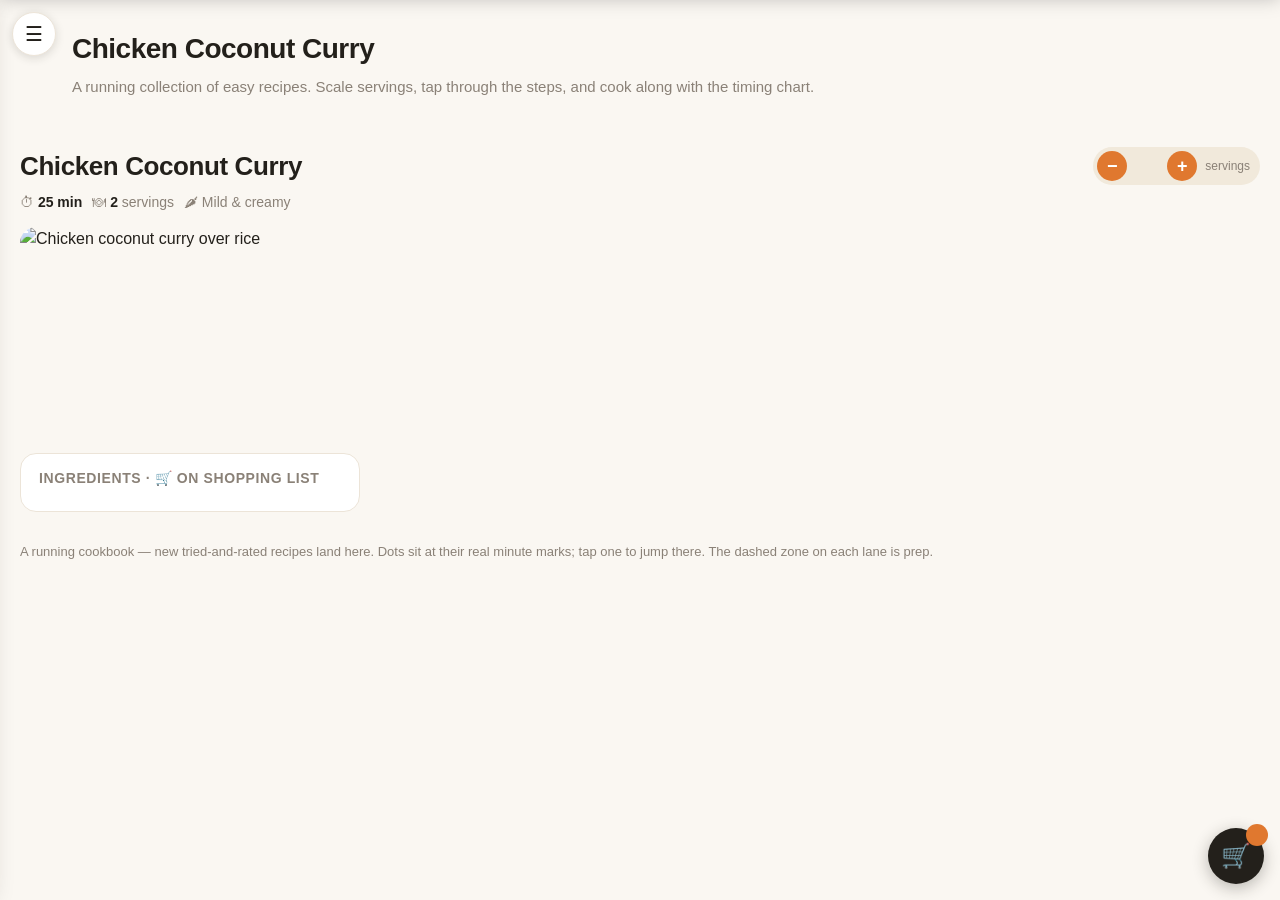
==== coco.html @ 101f0f89 "New recipes: cordon bleu, roast thighs, croque, coco curry pages" ====
<!DOCTYPE html>
<html lang="en">
<head>
<meta charset="utf-8">
<link rel="icon" href="data:image/svg+xml,%3Csvg xmlns='http://www.w3.org/2000/svg' viewBox='0 0 100 100'%3E%3Ctext y='.9em' font-size='90'%3E%F0%9F%8D%B2%3C/text%3E%3C/svg%3E">
<meta name="viewport" content="width=device-width, initial-scale=1">
<title>Chicken Coconut Curry — My Cookbook</title>
<link rel="stylesheet" href="assets/app.css">
</head>
<body id="top">

<button id="drawerBtn" aria-label="Open menu" aria-expanded="false">☰</button>
<div id="scrim"></div>
<aside id="drawer" aria-hidden="true" aria-label="Site navigation">
  <div class="dhead"><span>My Cookbook</span><button id="drawerClose" aria-label="Close menu">×</button></div>
  <a class="dhome" href="index.html">⌂ Home</a>
  <div class="dlabel">Recipes</div>
  <nav class="drecipes">
    <a href="tikka.html">🍗 Chicken Tikka Bowls</a>
    <a href="shrimp.html">🍤 Coconut Shrimp Curry</a>
    <a href="salmon.html">🐟 Lemon Garlic Salmon</a>
    <a href="koobideh.html">🥩 Sheet-Pan Koobideh</a>
    <a href="cordon.html">🧀 Chicken Cordon Bleu</a>
    <a href="thighs.html">🍗 Roast Chicken Thighs</a>
    <a href="croque.html">🥪 Turkey Croque Monsieur</a>
    <a href="coco.html">🍛 Chicken Coconut Curry</a>
  </nav>
</aside>

<div id="cartFab">
  <div id="cartPanel" role="dialog" aria-label="Shopping list" aria-hidden="true">
    <div class="chead"><span>🛒 Shopping list</span><button id="cartClose" aria-label="Close shopping list">×</button></div>
    <ul id="cartItems"></ul>
    <div class="cfoot"><span id="cartTotal"></span><div class="cbtns"><button id="cartCopy">Copy for assistant</button><a id="cartAlbertsons" href="https://www.albertsons.com/assistant/" target="_blank" rel="noopener">Open Albertsons →</a></div></div>
  </div>
  <button id="cartBtn" aria-label="Open shopping list" aria-expanded="false">🛒<span id="cartCount"></span></button>
</div>

<div id="stickybar">
  <img id="sbThumb" alt="">
  <div class="sbname" id="sbName"></div>
  <div class="stepper" id="sbStepper">
    <button id="sbMinus" aria-label="Fewer servings">−</button><span class="sval" id="sbServ"></span><button id="sbPlus" aria-label="More servings">+</button><em>servings</em>
  </div>
</div>

<header>
  <h1>Chicken Coconut Curry</h1>
  <p>A running collection of easy recipes. Scale servings, tap through the steps, and cook along with the timing chart.</p>
</header>



<main>















<section class="recipe" id="coco" data-r="coco">
  <div class="rhead">
    <div><h2>Chicken Coconut Curry</h2>
      <div class="meta"><span>⏱ <b>25 min</b></span><span>🍽 <b>2</b> servings</span><span>🌶 Mild &amp; creamy</span></div></div>
    <div class="stepper" data-r="coco"><button class="sminus" aria-label="Fewer servings">−</button><span class="sval"></span><button class="splus" aria-label="More servings">+</button><em>servings</em></div>
  </div>
  <div class="rgrid">
    <div class="c-ing"><img class="hero" data-img="coco_curry" src="" alt="Chicken coconut curry over rice">
      <div class="ingredients"><h3>Ingredients · 🛒 on shopping list</h3><ul data-ingr="coco"></ul></div></div>
    <div class="c-play"><div class="uplayer" data-player="coco"></div></div>
  </div>
</section>

<!-- data source for the floating cart (#cartFab); the visible shopping UI lives in the mini tab -->
<section id="shopping" hidden>
  <h2>Shopping List</h2>
  <p class="sub">Everything starts on your list — tap <b>Have it</b> for what’s already in your kitchen. Your picks are saved on this device.</p>

  <div class="group">
    <h3>Seafood &amp; Meat</h3>
    <div class="item" data-id="s1" data-rs="shrimp" data-r="shrimp" data-name="Frozen shrimp">
      <div class="row1"><span class="name">Frozen shrimp</span><span class="qty">12 oz</span></div>
      <div class="tip">A 1 lb bag works too — just freeze the extra. Thaw in the fridge the night before.</div>
      <div class="pick"><button class="have">Have it</button><button class="need">Need it</button></div>
    </div>
    <div class="item" data-id="s2" data-rs="salmon" data-r="salmon" data-name="Salmon fillets" data-note="2 fillets">
      <div class="row1"><span class="name">Salmon fillets</span><span class="qty">¾ lb (2 fillets)</span></div>
      <div class="tip">Buy frozen — freeze on arrival, move to the fridge the night before cooking.</div>
      <div class="pick"><button class="have">Have it</button><button class="need">Need it</button></div>
    </div>
    <div class="item" data-id="s3" data-rs="tikka,cordon,coco" data-r="tikka" data-name="Chicken breast" data-note="~4 large">
      <div class="row1"><span class="name">Chicken breast</span><span class="qty">3 lb (~4 large)</span></div>
      <div class="tip">Slice into strips or pound to even thickness so it cooks uniformly under the broiler.</div>
      <div class="pick"><button class="have">Have it</button><button class="need">Need it</button></div>
    </div>
    <div class="item" data-id="s4" data-rs="koobideh" data-r="koobideh" data-name="Ground beef (80/20)">
      <div class="row1"><span class="name">Ground beef</span><span class="qty">¾ lb · 80/20</span></div>
      <div class="tip">Freeze on arrival, move to the fridge the night before cooking.</div>
      <div class="pick"><button class="have">Have it</button><button class="need">Need it</button></div>
    </div>
    <div class="item" data-id="s13" data-rs="thighs" data-r="thighs" data-name="Chicken thighs" data-note="bone-in">
      <div class="row1"><span class="name">Chicken thighs</span><span class="qty">1¼ lb</span></div>
      <div class="pick"><button class="have">Have it</button><button class="need">Need it</button></div>
    </div>
    <div class="item" data-id="s14" data-rs="cordon,croque" data-r="cordon" data-name="Turkey slices" data-note="deli">
      <div class="row1"><span class="name">Turkey slices</span><span class="qty">8 slices</span></div>
      <div class="tip">Cordon bleu + croques — 4 slices each.</div>
      <div class="pick"><button class="have">Have it</button><button class="need">Need it</button></div>
    </div>
  </div>

  <div class="group">
    <h3>Produce</h3>
    <div class="item" data-id="s5" data-rs="shrimp,koobideh,coco" data-r="shrimp" data-name="Yellow onions">
      <div class="row1"><span class="name">Yellow onions</span><span class="qty">× 2</span></div>
      <div class="pick"><button class="have">Have it</button><button class="need">Need it</button></div>
    </div>
    <div class="item" data-id="s6" data-rs="tikka,shrimp,salmon,thighs,coco" data-r="tikka" data-name="Garlic">
      <div class="row1"><span class="name">Garlic</span><span class="qty">1 head</span></div>
      <div class="pick"><button class="have">Have it</button><button class="need">Need it</button></div>
    </div>
    <div class="item" data-id="s7" data-rs="shrimp,coco" data-r="shrimp" data-name="Fresh ginger">
      <div class="row1"><span class="name">Fresh ginger</span><span class="qty">small piece</span></div>
      <div class="tip">Optional — ground ginger from your spice rack works fine.</div>
      <div class="pick"><button class="have">Have it</button><button class="need">Need it</button></div>
    </div>
    <div class="item" data-id="s8" data-rs="tikka,salmon" data-r="salmon" data-name="Lemons">
      <div class="row1"><span class="name">Lemons</span><span class="qty">× 2</span></div>
      <div class="pick"><button class="have">Have it</button><button class="need">Need it</button></div>
    </div>
    <div class="item" data-id="s9" data-rs="koobideh" data-r="koobideh" data-name="Tomato">
      <div class="row1"><span class="name">Tomatoes</span><span class="qty">× 1</span></div>
      <div class="pick"><button class="have">Have it</button><button class="need">Need it</button></div>
    </div>
    <div class="item" data-id="s17" data-rs="cordon,thighs" data-r="cordon" data-name="Potatoes">
      <div class="row1"><span class="name">Potatoes</span><span class="qty">2 lb</span></div>
      <div class="pick"><button class="have">Have it</button><button class="need">Need it</button></div>
    </div>
    <div class="item" data-id="s22" data-rs="croque" data-r="croque" data-name="Salad greens">
      <div class="row1"><span class="name">Salad greens</span><span class="qty">2 handfuls</span></div>
      <div class="pick"><button class="have">Have it</button><button class="need">Need it</button></div>
    </div>
  </div>

  <div class="group">
    <h3>Dairy &amp; Pantry</h3>
    <div class="item" data-id="s10" data-rs="shrimp,coco" data-r="shrimp" data-name="Coconut milk" data-note="13.5 oz">
      <div class="row1"><span class="name">Coconut milk</span><span class="qty">1 can · 13.5 oz</span></div>
      <div class="tip">One can per curry — you'll use about half per recipe; the rest keeps 4 days in the fridge.</div>
      <div class="pick"><button class="have">Have it</button><button class="need">Need it</button></div>
    </div>
    <div class="item" data-id="s11" data-rs="shrimp" data-r="shrimp" data-name="Tomato paste">
      <div class="row1"><span class="name">Tomato paste</span><span class="qty">1 small can</span></div>
      <div class="pick"><button class="have">Have it</button><button class="need">Need it</button></div>
    </div>
    <div class="item" data-id="s12" data-rs="tikka" data-r="tikka" data-name="Plain yogurt" data-note="32 oz">
      <div class="row1"><span class="name">Plain yogurt</span><span class="qty">1 large tub · 32 oz</span></div>
      <div class="tip">For the tikka marinade — you'll use about 1⅓ cups. Whole milk yogurt = best char.</div>
      <div class="pick"><button class="have">Have it</button><button class="need">Need it</button></div>
    </div>
    <div class="item" data-id="s15" data-rs="cordon,croque" data-r="cordon" data-name="Gruyère" data-note="sliced or a small block">
      <div class="row1"><span class="name">Gruyère</span><span class="qty">8 oz</span></div>
      <div class="tip">Slices for the cordon bleu, grated for the croques.</div>
      <div class="pick"><button class="have">Have it</button><button class="need">Need it</button></div>
    </div>
    <div class="item" data-id="s16" data-rs="croque" data-r="croque" data-name="Sandwich bread" data-note="pain de mie">
      <div class="row1"><span class="name">Sandwich bread</span><span class="qty">4 slices</span></div>
      <div class="pick"><button class="have">Have it</button><button class="need">Need it</button></div>
    </div>
    <div class="item" data-id="s18" data-rs="cordon" data-r="cordon" data-name="Panko breadcrumbs">
      <div class="row1"><span class="name">Panko breadcrumbs</span><span class="qty">½ cup</span></div>
      <div class="pick"><button class="have">Have it</button><button class="need">Need it</button></div>
    </div>
    <div class="item" data-id="s19" data-rs="cordon" data-r="cordon" data-name="Eggs" data-note="for the breading">
      <div class="row1"><span class="name">Eggs</span><span class="qty">× 2</span></div>
      <div class="pick"><button class="have">Have it</button><button class="need">Need it</button></div>
    </div>
    <div class="item" data-id="s20" data-rs="croque" data-r="croque" data-name="Milk" data-note="for the béchamel">
      <div class="row1"><span class="name">Milk</span><span class="qty">1 cup</span></div>
      <div class="pick"><button class="have">Have it</button><button class="need">Need it</button></div>
    </div>
    <div class="item" data-id="s21" data-rs="croque" data-r="croque" data-name="Flour" data-note="for the béchamel">
      <div class="row1"><span class="name">Flour</span><span class="qty">2 tbsp</span></div>
      <div class="pick"><button class="have">Have it</button><button class="need">Need it</button></div>
    </div>

  </div>

  <div class="onhand"><b>Assumed on hand</b> (you said you’re stocked): rice, oil, butter, salt, pepper, turmeric, cumin, coriander, paprika, curry powder, garam masala.</div>
</section>

</main>

<div class="shopbar">
  <div class="count" id="shopCount"><b>12</b> items to decide on</div>
</div>

<footer>
  <p>A running cookbook — new tried-and-rated recipes land here. Dots sit at their real minute marks; tap one to jump there. The dashed zone on each lane is prep.</p>
</footer>

<script src="assets/img-data/shrimp_curry.js"></script><script src="assets/img-data/lemon_salmon.js"></script><script src="assets/img-data/chicken_tikka.js"></script><script src="assets/img-data/koobideh.js"></script><script src="assets/img-data/shrimp_steps.js"></script><script src="assets/img-data/salmon_steps.js"></script><script src="assets/img-data/chelow.js"></script><script src="assets/img-data/shrimp_prep.js"></script><script src="assets/img-data/salmon_prep.js"></script><script src="assets/img-data/cordon_bleu.js"></script><script src="assets/img-data/cordon_prep.js"></script><script src="assets/img-data/cordon_steps.js"></script><script src="assets/img-data/croque.js"></script><script src="assets/img-data/croque_prep.js"></script><script src="assets/img-data/croque_steps.js"></script><script src="assets/img-data/thighs.js"></script><script src="assets/img-data/thighs_prep.js"></script><script src="assets/img-data/thighs_steps.js"></script><script src="assets/img-data/coco_curry.js"></script><script src="assets/img-data/coco_prep.js"></script><script src="assets/img-data/coco_steps.js"></script><script src="assets/app.js"></script>
</body>
</html>
---- assets/app.css ----
:root{
    --bg:#faf7f2; --card:#ffffff; --ink:#23201b; --muted:#8a8177;
    --accent:#e0782f; --accent-dark:#b85a1c; --green:#3e7d4e; --line:#ece4d8;
    --radius:16px;
  }
  *{box-sizing:border-box; -webkit-tap-highlight-color:transparent;}
  body{margin:0; background:var(--bg); color:var(--ink);
    font-family:-apple-system,BlinkMacSystemFont,"Segoe UI",Roboto,Helvetica,Arial,sans-serif;
    line-height:1.5; padding-bottom:120px;}
  /* ---------- sticky recipe bar ---------- */
  #stickybar{position:fixed; top:0; left:0; right:0; z-index:60; display:flex; align-items:center; gap:12px;
    background:rgba(28,26,23,.97); color:#fff; padding:10px 16px;
    transform:translateY(-110%); transition:transform .25s ease; box-shadow:0 4px 18px rgba(0,0,0,.25);}
  #stickybar.show{transform:none;}
  #stickybar img{width:44px; height:44px; border-radius:50%; object-fit:cover; flex:0 0 auto;}
  #stickybar .sbname{font-weight:700; font-size:15px; flex:1; white-space:nowrap; overflow:hidden; text-overflow:ellipsis;}
  .stepper{display:flex; align-items:center; gap:8px; border-radius:999px; padding:4px 8px 4px 4px; flex:0 0 auto;}
  #stickybar .stepper{background:rgba(255,255,255,.12);}
  .rhead .stepper{background:#f1e9db;}
  .stepper button{width:30px; height:30px; border-radius:50%; border:none; background:var(--accent); color:#fff;
    font-size:18px; font-weight:700; cursor:pointer; line-height:1; padding:0;}
  .stepper .sval{min-width:24px; text-align:center; font-weight:800; font-size:15px; font-variant-numeric:tabular-nums;}
  .stepper em{font-style:normal; font-size:12px; color:#cfc8bd; margin-right:2px;}
  .rhead .stepper em{color:var(--muted);}
  /* ---------- page head ---------- */
  header{padding:28px 20px 8px 72px; max-width:1400px; margin:0 auto;}
  header h1{margin:0 0 6px; font-size:28px; letter-spacing:-.5px;}
  header p{margin:0; color:var(--muted); font-size:15px;}
  .toc{max-width:1400px; margin:14px auto 0; padding:0 20px; display:flex; gap:8px; flex-wrap:wrap;}
  .toc a{text-decoration:none; color:var(--ink); background:var(--card); border:1px solid var(--line);
    padding:8px 14px; border-radius:999px; font-size:14px; font-weight:600;}
  .toc a.shop{background:var(--ink); color:#fff; border-color:var(--ink);}
  /* retractable left nav drawer */
  #drawerBtn{position:fixed; top:12px; left:12px; z-index:70; width:44px; height:44px; border-radius:50%;
    background:var(--card); border:1px solid var(--line); font-size:20px; line-height:1; cursor:pointer;
    box-shadow:0 2px 10px rgba(35,32,27,.15); color:var(--ink);}
  #scrim{position:fixed; inset:0; z-index:75; background:rgba(35,32,27,.45);
    opacity:0; pointer-events:none; transition:opacity .25s ease;}
  #scrim.show{opacity:1; pointer-events:auto;}
  #drawer{position:fixed; top:0; left:0; bottom:0; z-index:80; width:min(300px,84vw);
    background:var(--card); box-shadow:4px 0 24px rgba(35,32,27,.2);
    transform:translateX(-105%); transition:transform .28s ease;
    display:flex; flex-direction:column; padding:18px;}
  #drawer.open{transform:none;}
  .dhead{display:flex; align-items:center; justify-content:space-between;
    font-weight:800; font-size:18px; margin-bottom:12px;}
  #drawerClose{border:0; background:none; font-size:26px; cursor:pointer; color:var(--muted); line-height:1; padding:4px 8px;}
  .dhome{display:block; font-weight:700; padding:12px; border-radius:12px;
    text-decoration:none; color:var(--ink); background:#f6efe3; margin-bottom:4px;}
  .dlabel{font-size:12px; text-transform:uppercase; letter-spacing:.08em; color:var(--muted); margin:14px 4px 6px;}
  .drecipes a{display:block; padding:11px 12px; border-radius:12px; text-decoration:none; color:var(--ink); font-weight:600;}
  .drecipes a:hover{background:#f6efe3;}
  .drecipes a.active, .dhome.active{background:var(--accent); color:#fff;}
  /* floating shopping cart */
  #cartFab{position:fixed; right:16px; bottom:16px; z-index:65;}
  #cartBtn{width:56px; height:56px; border-radius:50%; background:var(--ink); color:#fff;
    font-size:24px; border:0; cursor:pointer; box-shadow:0 4px 16px rgba(35,32,27,.3); position:relative;}
  #cartCount{position:absolute; top:-4px; right:-4px; background:var(--accent); color:#fff;
    font-size:12px; font-weight:800; min-width:22px; height:22px; border-radius:11px;
    display:flex; align-items:center; justify-content:center; padding:0 5px;}
  #cartPanel{position:fixed; right:16px; top:12px; bottom:84px; width:min(400px,calc(100vw - 32px));
    background:var(--card); border:1px solid var(--line); border-radius:16px;
    box-shadow:0 8px 32px rgba(35,32,27,.25);
    transform:translateY(8px); opacity:0; pointer-events:none; transition:opacity .2s ease, transform .2s ease;
    display:flex; flex-direction:column; overflow:hidden;}
  #cartFab.open #cartPanel{opacity:1; pointer-events:auto; transform:none;}
  .chead{display:flex; align-items:center; justify-content:space-between; padding:12px 14px;
    font-weight:800; border-bottom:1px solid var(--line); background:var(--card); flex:0 0 auto;}
  #cartClose{border:0; background:none; font-size:24px; cursor:pointer; color:var(--muted); line-height:1; padding:2px 6px;}
  #cartItems{list-style:none; margin:0; padding:8px; flex:1 1 auto; overflow-y:auto;}
  #cartItems li label{display:flex; gap:10px; align-items:flex-start; padding:9px 8px;
    border-radius:10px; cursor:pointer; font-size:14px;}
  #cartItems li label:hover{background:#f6efe3;}
  #cartItems input{width:18px; height:18px; accent-color:var(--accent); margin-top:1px; flex:0 0 auto; cursor:pointer;}
  #cartItems .cempty{padding:16px; text-align:center; color:var(--muted); font-size:14px;}
  .cfoot{display:flex; flex-direction:column; gap:4px; flex:0 0 auto;
    padding:10px 14px 12px; border-top:1px solid var(--line); background:var(--card);}
  #cartTotal{font-size:13px; color:var(--muted); font-weight:600;}
  .cbtns{display:flex; gap:8px; margin-top:6px;}
  #cartCopy{flex:1; background:var(--accent); color:#fff; border:0; border-radius:10px;
    padding:10px 12px; font-weight:700; font-size:14px; cursor:pointer;}
  #cartAlbertsons{flex:1; background:#fff; color:var(--ink); border:1px solid var(--line); border-radius:10px;
    padding:10px 12px; font-weight:700; font-size:14px; text-align:center; text-decoration:none;}
  #cartItems li.off label{opacity:.45;}
  #cartItems .trow small{display:block; color:var(--muted); font-size:12.5px; margin-top:2px; font-weight:400;}
  main{max-width:1400px; margin:0 auto; padding:0 20px;}
  section.recipe{margin-top:40px; scroll-margin-top:80px;}
  /* ---------- recipe head + grid ---------- */
  .rhead{display:flex; justify-content:space-between; align-items:flex-start; gap:12px; margin:0 0 14px; flex-wrap:wrap;}
  .rhead h2{margin:0 0 6px; font-size:26px; letter-spacing:-.4px;}
  .meta{display:flex; gap:10px; flex-wrap:wrap; color:var(--muted); font-size:14px; align-items:center;}
  .meta b{color:var(--ink);}
  .tried{display:inline-block; background:#e7f2e9; color:#2e6b3e; border:1.5px solid #bcd9c2;
    border-radius:999px; padding:4px 13px; font-weight:700; font-size:13.5px;}
  .tried b{color:#1f5c2d;}
  .rgrid{display:grid; gap:18px; grid-template-columns:1fr; align-items:start;}
  @media(min-width:1000px){
    .rgrid{grid-template-columns:minmax(300px,340px) minmax(0,1fr);}
  }
  .recipe .hero{width:100%; border-radius:var(--radius); display:block; aspect-ratio:16/10; object-fit:cover;}
  .ingredients{background:var(--card); border:1px solid var(--line); border-radius:var(--radius); padding:14px 18px; margin-top:14px;}
  .ingredients h3{margin:0 0 8px; font-size:14px; text-transform:uppercase; letter-spacing:.6px; color:var(--muted);}
  .ingredients h4{margin:14px 0 4px; font-size:13px; text-transform:uppercase; letter-spacing:.6px; color:var(--accent-dark);}
  .ingredients ul{margin:0; padding:0; list-style:none;}
  .ingredients li{padding:7px 0; border-top:1px dashed var(--line); font-size:15px; display:flex; gap:10px; align-items:center;}
  .ingredients li:first-child{border-top:none;}
  .ingredients li .buybtn{flex:0 0 auto; width:30px; height:30px; border-radius:50%; border:1px solid var(--line);
    background:#fff; font-size:15px; line-height:1; cursor:pointer; padding:0;}
  .ingredients li .buybtn.on{background:var(--accent); border-color:var(--accent);
    filter:drop-shadow(0 0 2px rgba(255,255,255,.95)) drop-shadow(0 1px 3px rgba(0,0,0,.25));}
  .ingredients li .buybtn:not(.on){opacity:.35; filter:grayscale(1);}
  .ingredients .iqty{font-weight:700; font-variant-numeric:tabular-nums;}
  .ingredients .inote{color:var(--muted); font-size:13.5px;}
  /* ---------- unified player ---------- */
  .uplayer{background:#1c1a17; border-radius:var(--radius); overflow:hidden; color:#fff; box-shadow:0 10px 30px rgba(0,0,0,.18);}
  .ugrid{display:grid; grid-template-columns:1fr;}
  .umain{min-width:0;}
  .uscreen{position:relative; aspect-ratio:16/8; overflow:hidden; background:#000;}
  .uvis{position:absolute; inset:0;}
  .uvis.kb{animation:kb 8s ease-in-out infinite alternate;}
  .upic{position:absolute; inset:0; background-size:cover; background-position:center;}
  .upic.quad{background-size:200% 200%; background-repeat:no-repeat;}
  .uart{position:absolute; inset:0;}
  .uart svg{width:100%; height:100%; display:block;}
  .uicon{position:absolute; inset:0; display:flex; align-items:center; justify-content:center;}
  @keyframes kb{from{transform:scale(1) translate(0,0);} to{transform:scale(1.12) translate(-1.5%,1.5%);}}
  .uscreen .shade{position:absolute; inset:0; background:linear-gradient(to top, rgba(0,0,0,.82) 0%, rgba(0,0,0,.25) 55%, rgba(0,0,0,.05) 100%);}
  .lane-chip{position:absolute; top:12px; left:12px; color:#fff;
    font-weight:800; font-size:13px; letter-spacing:.8px; padding:6px 12px; border-radius:999px;}
  .step-text{position:absolute; left:0; right:0; bottom:0; padding:18px 20px 16px;}
  .step-text .kicker{font-size:12px; letter-spacing:1px; color:#ffd9b3; font-weight:700; margin-bottom:4px; font-variant-numeric:tabular-nums;}
  .step-text .instr{font-size:22px; font-weight:700; line-height:1.35; margin:0;}
  .step-text .isub{font-size:14.5px; font-weight:500; line-height:1.45; margin:6px 0 0; color:#e8e0d2; max-width:36em;}
  .step-text.anim .instr, .step-text.anim .kicker, .step-text.anim .isub{animation:slideup .45s ease both;}
  @keyframes slideup{from{opacity:0; transform:translateY(14px);} to{opacity:1; transform:none;}}
  .u-actions{display:flex; align-items:center; gap:10px; padding:12px 16px 2px;}
  .tchip{border:none; border-radius:999px; background:var(--accent); color:#fff; font-size:14px; font-weight:700;
    padding:9px 16px; cursor:pointer; font-variant-numeric:tabular-nums;}
  .tchip.running{animation:tpulse 1s infinite;}
  @keyframes tpulse{50%{opacity:.6;}}
  .udone{border:1.5px solid rgba(255,255,255,.4); background:transparent; color:#fff; border-radius:999px;
    font-size:14px; font-weight:700; padding:8px 16px; cursor:pointer;}
  .udone.marked{background:var(--green); border-color:var(--green);}
  .uclock{margin-left:auto; font-size:20px; font-weight:800; font-variant-numeric:tabular-nums; color:#cfc8bd;}
  .tl-prep{display:inline-block; font-size:13px; background:rgba(255,255,255,.08); border:1px dashed rgba(255,255,255,.25);
    border-radius:10px; padding:7px 12px; margin:10px 16px 0; color:#e8e0d2;}
  .tl-prep b{color:#ffd9b3;}
  .utimeline{position:relative; padding:10px 18px 2px;}
  .ulegend{display:flex; gap:14px; margin-bottom:8px; flex-wrap:wrap;}
  .uleg{font-size:12px; color:#cfc8bd; font-weight:600;}
  .uleg i{display:inline-block; width:10px; height:10px; border-radius:50%; margin-right:6px;}
  .ulanes{position:relative; --pz:46px;}
  .ulane{position:relative; height:34px; margin-bottom:6px;}
  .utrack{position:absolute; left:0; right:0; top:50%; height:4px; transform:translateY(-50%);
    background:rgba(255,255,255,.16); border-radius:99px;}
  .uprepzone{position:absolute; left:0; top:50%; transform:translateY(-50%); width:var(--pz); height:24px;
    border:1.5px dashed rgba(255,255,255,.35); border-radius:99px;}
  .udot{position:absolute; top:50%; transform:translate(-50%,-50%); width:18px; height:18px; border-radius:50%;
    border:2px solid rgba(255,255,255,.55); cursor:pointer; padding:0;}
  .udot.prep{background:transparent !important; border-style:dashed;}
  .udot.done{outline:3px solid var(--green); outline-offset:2px;}
  .udot.active{box-shadow:0 0 0 4px rgba(255,255,255,.35);}
  .ucursor{position:absolute; top:0; bottom:0; width:2px; background:#fff; opacity:.85; display:none;
    box-shadow:0 0 8px rgba(255,255,255,.6); z-index:5;}
  .unext{font-size:13.5px; color:#cfc8bd; padding:4px 18px 0; min-height:20px;}
  .unext b{color:#ffd9b3;}
  .ucontrols{display:flex; align-items:center; gap:10px; padding:8px 16px 4px;}
  .cbtn{border:none; border-radius:50%; width:46px; height:46px; font-size:19px; cursor:pointer;
    background:rgba(255,255,255,.14); color:#fff; display:flex; align-items:center; justify-content:center;}
  .cbtn.play{background:var(--accent); width:56px; height:56px; font-size:22px;}
  .treset{border:none; background:none; color:#8f887c; font-size:13px; cursor:pointer; text-decoration:underline;
    padding:4px; margin-left:auto;}
  .hint{font-size:12.5px; color:#8f887c; padding:6px 16px 14px;}
  /* ---------- step list ---------- */
  .ulistwrap{display:flex; flex-direction:column; min-height:0; border-top:1px solid rgba(255,255,255,.12);}
  .ulisthead{padding:12px 16px 6px; font-size:13px; font-weight:800; letter-spacing:1px; color:#cfc8bd;
    text-transform:uppercase; display:flex; justify-content:space-between; align-items:baseline;}
  .uprog{font-variant-numeric:tabular-nums; color:#8f887c; letter-spacing:0;}
  .ulist{overflow-y:auto; padding:0 8px 12px;}
  .urow{display:flex; align-items:center; gap:10px; width:100%; text-align:left; background:none; border:none; color:#fff;
    padding:9px 10px; border-radius:10px; cursor:pointer; font-size:14px; font-family:inherit;}
  .urow:hover{background:rgba(255,255,255,.06);}
  .urow.active{background:rgba(255,255,255,.12);}
  .rdot{flex:0 0 auto; width:12px; height:12px; border-radius:50%;}
  .rtime{flex:0 0 auto; width:46px; font-variant-numeric:tabular-nums; font-size:12.5px; color:#ffd9b3; font-weight:700;}
  .rshort{flex:1; line-height:1.3;}
  .urow.done .rshort{color:#8f887c; text-decoration:line-through;}
  .rcheck{flex:0 0 auto; color:var(--green); font-weight:800; visibility:hidden;}
  .urow.done .rcheck{visibility:visible;}
  @media(min-width:1200px){
    .ugrid{grid-template-columns:minmax(0,1fr) 300px;}
    .ulistwrap{border-top:none; border-left:1px solid rgba(255,255,255,.12);}
    .ulist{max-height:640px;}
  }
  /* ---------- shopping ---------- */
  #shopping{margin-top:44px; scroll-margin-top:80px;}
  #shopping h2{font-size:24px; letter-spacing:-.4px; margin:0 0 4px;}
  #shopping .sub{color:var(--muted); font-size:14.5px; margin:0 0 14px;}
  .group{background:var(--card); border:1px solid var(--line); border-radius:var(--radius); margin-bottom:14px; overflow:hidden;}
  .group h3{margin:0; padding:12px 18px; font-size:14px; text-transform:uppercase; letter-spacing:.6px;
    color:var(--muted); background:#f5efe6;}
  .item{padding:12px 18px; border-top:1px solid var(--line);}
  .item .row1{display:flex; justify-content:space-between; gap:10px; align-items:baseline;}
  .item .name{font-weight:600; font-size:15.5px;}
  .item .qty{color:var(--muted); font-size:13.5px; text-align:right;}
  .item .tip{font-size:13px; color:var(--muted); margin:2px 0 8px;}
  .pick{display:flex; gap:8px;}
  .pick button{flex:1; border:1.5px solid var(--line); background:#fff; border-radius:10px; padding:9px 0;
    font-size:14px; font-weight:600; cursor:pointer; color:var(--ink);}
  .pick button.have.on{background:var(--green); border-color:var(--green); color:#fff;}
  .pick button.need.on{background:var(--accent); border-color:var(--accent); color:#fff;}
  .onhand{background:var(--card); border:1px dashed var(--line); border-radius:var(--radius);
    padding:12px 18px; font-size:14px; color:var(--muted); margin-bottom:14px;}
  .onhand b{color:var(--ink);}
  .shopbar{display:none;} /* retired: the floating cart tab replaces the bottom bar */
  .shopbar .count{font-size:14px; flex:1; line-height:1.35;}
  .shopbar .count b{font-size:18px;}
  .shopbar button{border:none; border-radius:12px; padding:12px 16px; font-size:14.5px; font-weight:700; cursor:pointer;}
  #copyBtn{background:var(--accent); color:#fff;}
  #albertsons{background:#fff; color:var(--ink); text-decoration:none; display:inline-block; border-radius:12px; padding:12px 16px; font-size:14.5px; font-weight:700;}
  footer{max-width:1400px; margin:30px auto 0; padding:0 20px; color:var(--muted); font-size:13px;}
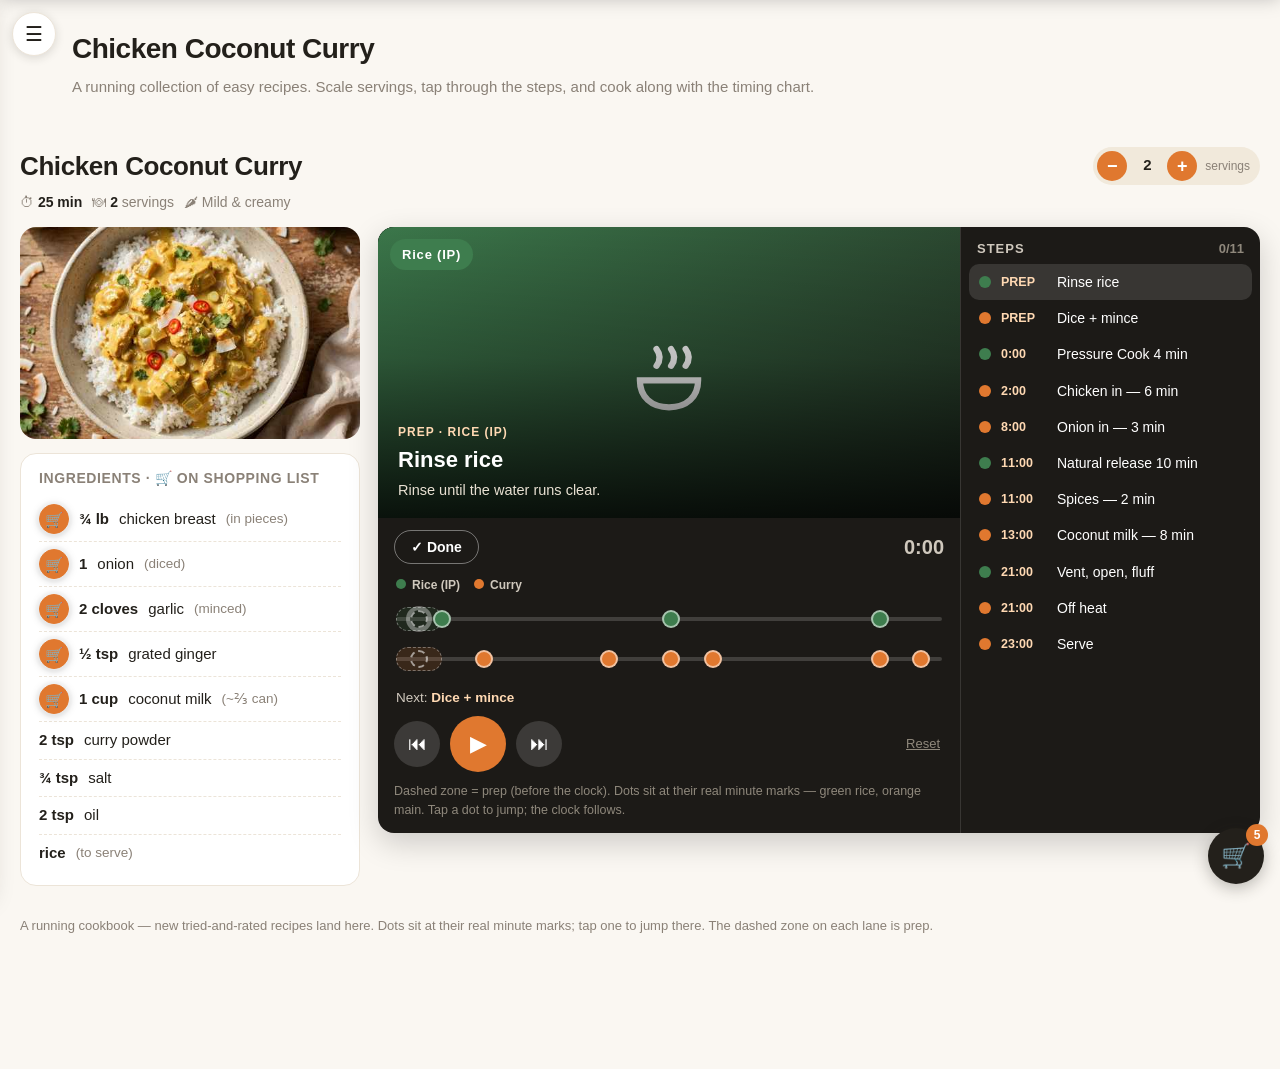
==== commit 86f0d55f: "Salmon en croute: 5 more subpages (drawer + cart links)" ====
--- a/coco.html
+++ b/coco.html
@@ -24,6 +24,7 @@
     <a href="thighs.html">🍗 Roast Chicken Thighs</a>
     <a href="croque.html">🥪 Turkey Croque Monsieur</a>
     <a href="coco.html">🍛 Chicken Coconut Curry</a>
+    <a href="croute.html">🥟 Rice Paper Salmon en Croûte</a>
   </nav>
 </aside>
 
@@ -80,6 +81,8 @@
   </div>
 </section>
 
+
+
 <!-- data source for the floating cart (#cartFab); the visible shopping UI lives in the mini tab -->
 <section id="shopping" hidden>
   <h2>Shopping List</h2>
@@ -92,7 +95,7 @@
       <div class="tip">A 1 lb bag works too — just freeze the extra. Thaw in the fridge the night before.</div>
       <div class="pick"><button class="have">Have it</button><button class="need">Need it</button></div>
     </div>
-    <div class="item" data-id="s2" data-rs="salmon" data-r="salmon" data-name="Salmon fillets" data-note="2 fillets">
+    <div class="item" data-id="s2" data-rs="salmon,croute" data-r="salmon" data-name="Salmon fillets" data-note="2 fillets">
       <div class="row1"><span class="name">Salmon fillets</span><span class="qty">¾ lb (2 fillets)</span></div>
       <div class="tip">Buy frozen — freeze on arrival, move to the fridge the night before cooking.</div>
       <div class="pick"><button class="have">Have it</button><button class="need">Need it</button></div>
@@ -147,6 +150,17 @@
     </div>
     <div class="item" data-id="s22" data-rs="croque" data-r="croque" data-name="Salad greens">
       <div class="row1"><span class="name">Salad greens</span><span class="qty">2 handfuls</span></div>
+      <div class="pick"><button class="have">Have it</button><button class="need">Need it</button></div>
+    </div>
+  </div>
+
+    <div class="item" data-id="s26" data-rs="croute" data-r="croute" data-name="Fresh spinach" data-note="one bag">
+      <div class="row1"><span class="name">Fresh spinach</span><span class="qty">3 cups</span></div>
+      <div class="tip">You'll wilt it down — 90 g / about 3 cups fresh.</div>
+      <div class="pick"><button class="have">Have it</button><button class="need">Need it</button></div>
+    </div>
+    <div class="item" data-id="s27" data-rs="croute" data-r="croute" data-name="Fresh dill" data-note="for the dip">
+      <div class="row1"><span class="name">Fresh dill</span><span class="qty">1 bunch</span></div>
       <div class="pick"><button class="have">Have it</button><button class="need">Need it</button></div>
     </div>
   </div>
@@ -162,7 +176,7 @@
       <div class="row1"><span class="name">Tomato paste</span><span class="qty">1 small can</span></div>
       <div class="pick"><button class="have">Have it</button><button class="need">Need it</button></div>
     </div>
-    <div class="item" data-id="s12" data-rs="tikka" data-r="tikka" data-name="Plain yogurt" data-note="32 oz">
+    <div class="item" data-id="s12" data-rs="tikka,croute" data-r="tikka" data-name="Plain yogurt" data-note="32 oz">
       <div class="row1"><span class="name">Plain yogurt</span><span class="qty">1 large tub · 32 oz</span></div>
       <div class="tip">For the tikka marinade — you'll use about 1⅓ cups. Whole milk yogurt = best char.</div>
       <div class="pick"><button class="have">Have it</button><button class="need">Need it</button></div>
@@ -180,11 +194,11 @@
       <div class="row1"><span class="name">Panko breadcrumbs</span><span class="qty">½ cup</span></div>
       <div class="pick"><button class="have">Have it</button><button class="need">Need it</button></div>
     </div>
-    <div class="item" data-id="s19" data-rs="cordon" data-r="cordon" data-name="Eggs" data-note="for the breading">
+    <div class="item" data-id="s19" data-rs="cordon,croute" data-r="cordon" data-name="Eggs" data-note="for the breading">
       <div class="row1"><span class="name">Eggs</span><span class="qty">× 2</span></div>
       <div class="pick"><button class="have">Have it</button><button class="need">Need it</button></div>
     </div>
-    <div class="item" data-id="s20" data-rs="croque" data-r="croque" data-name="Milk" data-note="for the béchamel">
+    <div class="item" data-id="s20" data-rs="croque,croute" data-r="croque" data-name="Milk" data-note="for the béchamel">
       <div class="row1"><span class="name">Milk</span><span class="qty">1 cup</span></div>
       <div class="pick"><button class="have">Have it</button><button class="need">Need it</button></div>
     </div>
@@ -193,6 +207,20 @@
       <div class="pick"><button class="have">Have it</button><button class="need">Need it</button></div>
     </div>
 
+  </div>
+
+    <div class="item" data-id="s23" data-rs="croute" data-r="croute" data-name="Rice paper sheets" data-note="large squares">
+      <div class="row1"><span class="name">Rice paper sheets</span><span class="qty">4 sheets</span></div>
+      <div class="pick"><button class="have">Have it</button><button class="need">Need it</button></div>
+    </div>
+    <div class="item" data-id="s24" data-rs="croute" data-r="croute" data-name="Sesame seeds" data-note="for topping">
+      <div class="row1"><span class="name">Sesame seeds</span><span class="qty">1 tsp</span></div>
+      <div class="pick"><button class="have">Have it</button><button class="need">Need it</button></div>
+    </div>
+    <div class="item" data-id="s25" data-rs="croute" data-r="croute" data-name="Ricotta" data-note="small tub">
+      <div class="row1"><span class="name">Ricotta</span><span class="qty">¼ cup</span></div>
+      <div class="pick"><button class="have">Have it</button><button class="need">Need it</button></div>
+    </div>
   </div>
 
   <div class="onhand"><b>Assumed on hand</b> (you said you’re stocked): rice, oil, butter, salt, pepper, turmeric, cumin, coriander, paprika, curry powder, garam masala.</div>
@@ -208,6 +236,6 @@
   <p>A running cookbook — new tried-and-rated recipes land here. Dots sit at their real minute marks; tap one to jump there. The dashed zone on each lane is prep.</p>
 </footer>
 
-<script src="assets/img-data/shrimp_curry.js"></script><script src="assets/img-data/lemon_salmon.js"></script><script src="assets/img-data/chicken_tikka.js"></script><script src="assets/img-data/koobideh.js"></script><script src="assets/img-data/shrimp_steps.js"></script><script src="assets/img-data/salmon_steps.js"></script><script src="assets/img-data/chelow.js"></script><script src="assets/img-data/shrimp_prep.js"></script><script src="assets/img-data/salmon_prep.js"></script><script src="assets/img-data/cordon_bleu.js"></script><script src="assets/img-data/cordon_prep.js"></script><script src="assets/img-data/cordon_steps.js"></script><script src="assets/img-data/croque.js"></script><script src="assets/img-data/croque_prep.js"></script><script src="assets/img-data/croque_steps.js"></script><script src="assets/img-data/thighs.js"></script><script src="assets/img-data/thighs_prep.js"></script><script src="assets/img-data/thighs_steps.js"></script><script src="assets/img-data/coco_curry.js"></script><script src="assets/img-data/coco_prep.js"></script><script src="assets/img-data/coco_steps.js"></script><script src="assets/app.js"></script>
+<script src="assets/img-data/shrimp_curry.js"></script><script src="assets/img-data/lemon_salmon.js"></script><script src="assets/img-data/chicken_tikka.js"></script><script src="assets/img-data/koobideh.js"></script><script src="assets/img-data/shrimp_steps.js"></script><script src="assets/img-data/salmon_steps.js"></script><script src="assets/img-data/chelow.js"></script><script src="assets/img-data/shrimp_prep.js"></script><script src="assets/img-data/salmon_prep.js"></script><script src="assets/img-data/cordon_bleu.js"></script><script src="assets/img-data/cordon_prep.js"></script><script src="assets/img-data/cordon_steps.js"></script><script src="assets/img-data/croque.js"></script><script src="assets/img-data/croque_prep.js"></script><script src="assets/img-data/croque_steps.js"></script><script src="assets/img-data/thighs.js"></script><script src="assets/img-data/thighs_prep.js"></script><script src="assets/img-data/thighs_steps.js"></script><script src="assets/img-data/coco_curry.js"></script><script src="assets/img-data/coco_prep.js"></script><script src="assets/img-data/coco_steps.js"></script><script src="assets/img-data/croute.js"></script><script src="assets/img-data/croute_prep.js"></script><script src="assets/img-data/croute_steps.js"></script><script src="assets/app.js"></script>
 </body>
 </html>
